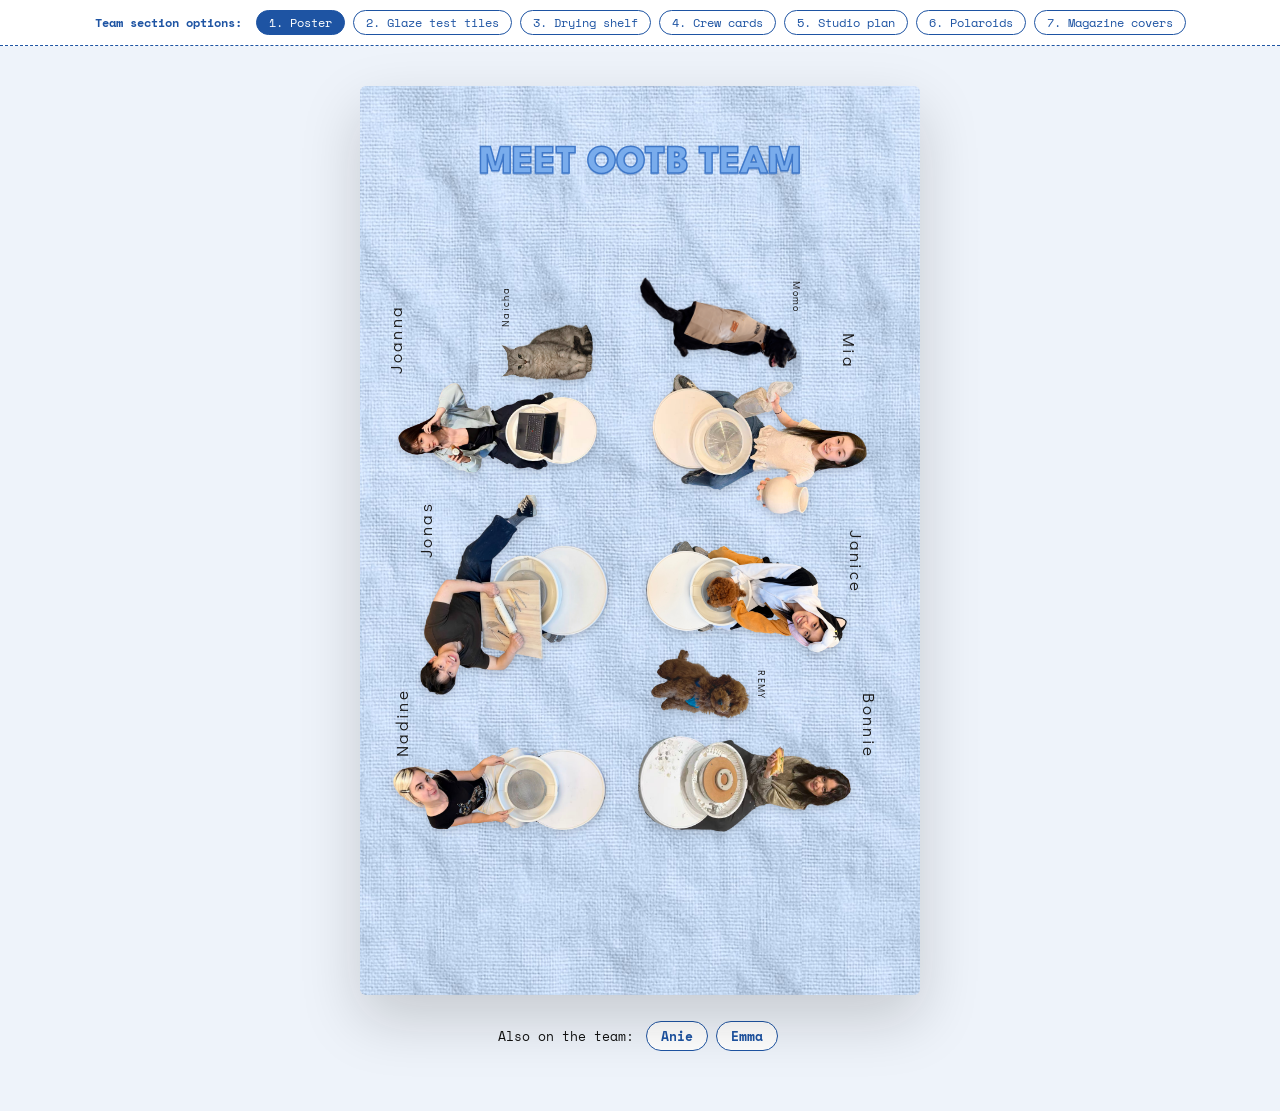
==== index.html @ c95ded03 "Team section design options" ====
<!doctype html>
<html lang="en">
<head>
<meta charset="utf-8">
<meta name="viewport" content="width=device-width, initial-scale=1">
<title>Meet the Team, Option 1: Poster | OOTB Pottery</title>
<meta name="robots" content="noindex, nofollow">
<link rel="preconnect" href="https://fonts.googleapis.com">
<link href="https://fonts.googleapis.com/css2?family=Fredoka:wght@600;700&family=League+Spartan:wght@800&family=Didact+Gothic&family=Space+Mono:wght@400;700&display=swap" rel="stylesheet">
<style>
body{margin:0;background:#fff;color:#121212;font-family:"Space Mono",ui-monospace,monospace}

/* ===== Section (becomes sections/ootb-team.liquid) ===== */
.ootb-team{--blue:#1E54A3;padding:40px 16px 56px;background:#eef3fa}

/* Blue linen tablecloth, drawn in CSS (wrinkles = SVG noise, weave = fine lines) */
.board{
  position:relative;width:min(100%,560px);aspect-ratio:385/625;margin:0 auto;border-radius:6px;overflow:hidden;
  background-color:#c9dcf4;
  background:#c9dcf4 url(img/bg.jpg) center/cover no-repeat;
  box-shadow:0 24px 60px rgba(18,18,18,.18)
}
.board h2{
  position:absolute;left:0;right:0;top:6.5%;margin:0;text-align:center;
  font-family:"League Spartan",sans-serif;font-weight:800;font-size:clamp(22px,6.6vw,40px);letter-spacing:-.01em;
  color:#79acec;-webkit-text-stroke:1.5px #3f78c9;text-shadow:0 2px 0 rgba(30,84,163,.25)
}
.nm{
  position:absolute;transform:translate(-50%,-50%) rotate(var(--r));white-space:nowrap;pointer-events:none;
  font-family:"Didact Gothic",sans-serif;font-weight:400;font-size:clamp(11px,3.1vw,17px);letter-spacing:.14em;color:#1a1a1a
}
.nm.small{font-size:clamp(7px,1.9vw,10px)}
.cut{
  all:unset;position:absolute;cursor:pointer;transition:transform .25s,filter .25s;
  filter:drop-shadow(0 3px 4px rgba(18,18,18,.18))
}
.cut img{width:100%;height:100%;display:block;object-fit:contain;pointer-events:none}
.cut:hover,.cut:focus-visible{transform:scale(1.07);z-index:3;filter:drop-shadow(0 12px 14px rgba(30,84,163,.35))}
.cut .tip{position:absolute;left:50%;top:-4px;transform:translate(-50%,-100%);white-space:nowrap;pointer-events:none;
  background:var(--blue);color:#fff;font:700 12px "Space Mono",monospace;padding:3px 10px;border-radius:20px;opacity:0;transition:opacity .2s}
.cut:hover .tip,.cut:focus-visible .tip{opacity:1}
.also{text-align:center;margin:22px 0 0;font-size:13px}
.also button{font:inherit;font-weight:700;cursor:pointer;border:1.5px solid var(--blue);color:var(--blue);background:#fff;border-radius:20px;padding:4px 14px;margin:4px}
.also button:hover{background:var(--blue);color:#fff}

/* Popup: photo left, bio right */
.tm-pop{position:fixed;inset:0;z-index:50;display:none;place-items:center;padding:16px;background:rgba(18,18,18,.55)}
.tm-pop.open{display:grid;animation:fade .2s}
.tm-card{position:relative;width:min(960px,100%);max-height:calc(100vh - 32px);overflow:auto;background:#fff;border-radius:22px;
  display:grid;grid-template-columns:1fr 1fr;box-shadow:0 30px 80px rgba(0,0,0,.35);animation:rise .25s}
.tm-card .photo{position:relative;min-height:440px;display:grid;place-items:center;overflow:hidden;background:#c9dcf4 url(img/bg.jpg) center/cover}
.tm-card .photo img{position:absolute;inset:7%;width:86%;height:86%;object-fit:contain;transform:rotate(var(--up,0deg));filter:drop-shadow(0 8px 12px rgba(18,18,18,.2))}
.tm-card .photo .ini{font-family:"Fredoka",sans-serif;font-size:110px;color:var(--blue)}
.tm-card .body{padding:36px 34px;display:flex;flex-direction:column}
.tm-card .role{font-size:12px;text-transform:uppercase;letter-spacing:.12em;color:var(--blue);margin:0 0 4px}
.tm-card h3{margin:0 0 14px;font-family:"Fredoka",sans-serif;font-size:40px}
.tm-card .tags{display:flex;flex-wrap:wrap;gap:8px;margin:0 0 18px;padding:0;list-style:none}
.tm-card .tags li{font-size:12px;border:1.5px solid var(--blue);color:var(--blue);border-radius:20px;padding:3px 10px}
.tm-card .bio{margin:0;font-size:15px;line-height:1.7}
.tm-card .nav{margin-top:auto;padding-top:24px;display:flex;justify-content:space-between;gap:10px}
.tm-card .nav button,.tm-card .x{font:inherit;cursor:pointer;border:1.5px solid var(--blue);color:var(--blue);background:#fff;border-radius:30px;padding:8px 16px}
.tm-card .nav button:hover{background:var(--blue);color:#fff}
.tm-card .x{position:absolute;top:12px;right:12px;width:40px;height:40px;padding:0;font-size:20px;line-height:1;z-index:1}
@keyframes fade{from{opacity:0}}
@keyframes rise{from{transform:translateY(20px);opacity:0}}
@media (max-width:760px){
  .tm-card{grid-template-columns:1fr}
  .tm-card .photo{aspect-ratio:auto;height:300px}
  .tm-card .body{padding:24px 20px}
  .tm-card h3{font-size:30px}
}
</style>
</head>
<body>

<nav style="display:flex;flex-wrap:wrap;gap:6px 8px;align-items:center;justify-content:center;padding:10px 16px;border-bottom:1px dashed #1E54A3;font:12px 'Space Mono',monospace;color:#1E54A3">
  <b style="margin-right:6px">Team section options:</b>
  <a href="index.html" style="color:#fff;background:#1E54A3;border:1.5px solid #1E54A3;border-radius:20px;padding:3px 12px;text-decoration:none">1. Poster</a>
  <a href="v2-tiles.html" style="color:#1E54A3;border:1.5px solid #1E54A3;border-radius:20px;padding:3px 12px;text-decoration:none">2. Glaze test tiles</a>
  <a href="v3-shelf.html" style="color:#1E54A3;border:1.5px solid #1E54A3;border-radius:20px;padding:3px 12px;text-decoration:none">3. Drying shelf</a>
  <a href="v4-cards.html" style="color:#1E54A3;border:1.5px solid #1E54A3;border-radius:20px;padding:3px 12px;text-decoration:none">4. Crew cards</a>
  <a href="v5-plan.html" style="color:#1E54A3;border:1.5px solid #1E54A3;border-radius:20px;padding:3px 12px;text-decoration:none">5. Studio plan</a>
  <a href="v6-polaroids.html" style="color:#1E54A3;border:1.5px solid #1E54A3;border-radius:20px;padding:3px 12px;text-decoration:none">6. Polaroids</a>
  <a href="v7-covers.html" style="color:#1E54A3;border:1.5px solid #1E54A3;border-radius:20px;padding:3px 12px;text-decoration:none">7. Magazine covers</a>
</nav>

<section class="ootb-team" aria-label="Meet the OOTB team">
  <div class="board" id="board"><h2>MEET OOTB TEAM</h2></div>
  <p class="also" id="also">Also on the team: </p>
</section>

<div class="tm-pop" id="pop" role="dialog" aria-modal="true" aria-labelledby="p-name">
  <article class="tm-card">
    <button class="x" id="p-x" aria-label="Close">×</button>
    <div class="photo" id="p-photo"></div>
    <div class="body">
      <p class="role" id="p-role"></p>
      <h3 id="p-name"></h3>
      <ul class="tags" id="p-tags"></ul>
      <p class="bio" id="p-bio"></p>
      <div class="nav"><button id="p-prev">← Previous</button><button id="p-next">Next →</button></div>
    </div>
  </article>
</div>

<script>
/* Layout is measured on Joanna's 385 x 625 poster.
   box = where the cut-out sits, label = [x, y, rotation] of the name, up = turn that makes the person upright in the popup.
   In Shopify each member becomes a section block (photo, cut-out, name, role, specialties, bio). */
const TEAM = [
  {name:"Joanna", role:"Co-founder", box:[19,204,170,266], label:[24,174,-90], up:90, tags:["Big picture ideas","Brand building","New experiences"],
   bio:"Meet Joanna! The big picture thinker and idea generator behind OOTB. With an entrepreneurial spirit and a love for turning ideas into reality, she's always dreaming up new projects and finding ways to bring people together. From building the OOTB brand to creating new experiences, she loves making things happen (and occasionally having way too many ideas at once!). For her, OOTB is more than a pottery studio: it's a place for creativity, connection, and a little bit of chaos."},
  {name:"Naicha", role:"Studio friend", pet:true, box:[97,160,160,206], label:[100,152,-90], tags:[], bio:"Bio coming soon."},
  {name:"Momo", role:"Studio friend", pet:true, box:[192,131,301,194], label:[300,145,90], up:-90, tags:[], bio:"Bio coming soon."},
  {name:"Mia", role:"Co-founder", box:[196,197,352,294], label:[336,182,90], up:-90, tags:[], bio:"Bio coming soon."},
  {name:"Jonas", role:"OOTB team", box:[41,280,171,420], label:[45,305,-90], tags:["Plant parent","Side quests","Getting your hands dirty"],
   bio:"This is Jonas, a part time plant parent, full time creative with too many side quests. Currently accepting clay as another personality trait. If I'm not making something, I'm probably thinking about making something. Here to help you get your hands dirty. No, your pottery does not have to look like the Pinterest reference."},
  {name:"Janice", role:"OOTB team", box:[193,313,339,392], label:[341,327,90], up:-90, tags:["Whimsical ceramics","Everyday inspiration","2 cats and a puppy"],
   bio:"Meet Janice, a clay enthusiast with too many hobbies and not enough hours. She makes whimsical ceramics inspired by everyday things and joined OOTB to help others fall in love with clay, wobbles and all. She is also a proud mom to 2 cats and one puppy. If she's not at the studio, she's probably thinking about being at the studio."},
  {name:"Remy", role:"Chief greeter", pet:true, box:[200,387,268,435], label:[276,412,90], tags:["Greeting everyone","Floor supervisor","Paid in treats"],
   bio:"Meet Remy, OOTB's cutest employee. He's just a puppy but already has a full time job greeting everyone who walks in. You can find him at the studio on occasional weekdays, supervising from the floor and accepting treats as payment."},
  {name:"Nadine", role:"OOTB team", box:[23,454,169,512], label:[28,438,-90], up:90, tags:[], bio:"Bio coming soon."},
  {name:"Bonnie", role:"Instructor", box:[189,446,340,513], label:[350,440,90], up:-90, tags:["Multidisciplinary artist","3 years in ceramics","Nature and movies"],
   bio:"I'm a multidisciplinary artist and I am one of the instructors at OOTB. I have been working with ceramics for about three years now. Outside of ceramics, I enjoy being outside in nature and watching movies. My teaching philosophy is that failure is a part of great artmaking!"},
  {name:"Anie", role:"Instructor", tags:["Organic shaped vessels","Candle lit dinners","Patience and intention"],
   bio:"Meet Anie! An instructor at OOTB who loves to make organic shaped vessels. Outside of making pots, she loves to bike around the city and host candle lit dinner parties with friends. She joined OOTB to combine her love of pottery and hosting, to build a community and teach skills of patience, gratitude, and intentionality."},
  {name:"Emma", role:"OOTB team", tags:[], bio:"Bio coming soon."},
];

const board = document.getElementById('board'), also = document.getElementById('also'), pop = document.getElementById('pop');
const X = v => v / 3.85 + '%', Y = v => v / 6.25 + '%';
const HD = ['naicha','joanna','momo','mia','jonas','janice','remy','nadine','bonnie'];   // HD cut-outs from Joanna, Nov 4
const hd = m => HD.includes(m.name.toLowerCase());
const img = m => hd(m) ? `img/board/${m.name.toLowerCase()}.png` : `img/cut/${m.name.toLowerCase()}.png`;
const big = m => hd(m) ? `img/hd/${m.name.toLowerCase()}.png` : img(m);
const els = TEAM.map((m, i) => {
  const b = document.createElement('button');
  b.type = 'button'; b.setAttribute('aria-label', 'Meet ' + m.name); b.onclick = () => open(i);
  if (m.box) {
    const [x1, y1, x2, y2] = m.box;
    b.className = 'cut';
    Object.assign(b.style, {left: X(x1), top: Y(y1), width: X(x2 - x1), height: Y(y2 - y1)});
    b.innerHTML = `<img src="${img(m)}" alt=""><span class="tip">Meet ${m.name}</span>`;
    board.appendChild(b);
    const n = document.createElement('span');
    n.className = 'nm' + (m.pet ? ' small' : '');
    n.textContent = m.name === 'Remy' ? 'REMY' : m.name;
    Object.assign(n.style, {left: X(m.label[0]), top: Y(m.label[1])});
    n.style.setProperty('--r', m.label[2] + 'deg');
    board.appendChild(n);
  } else {
    b.textContent = m.name;   // not on the poster yet
    also.appendChild(b);
  }
  return b;
});
if (!also.querySelector('button')) also.remove();

let cur = 0, opener = null;
function fill(i){
  const m = TEAM[cur = (i + TEAM.length) % TEAM.length], ph = document.getElementById('p-photo');
  ph.innerHTML = m.box ? `<img src="${big(m)}" alt="${m.name} at OOTB Pottery">` : `<span class="ini">${m.name[0]}</span>`;
  ph.style.setProperty('--up', (hd(m) ? 0 : m.up || 0) + 'deg');
  document.getElementById('p-role').textContent = m.role;
  document.getElementById('p-name').textContent = m.name;
  document.getElementById('p-tags').innerHTML = m.tags.map(t => `<li>${t}</li>`).join('');
  document.getElementById('p-bio').textContent = m.bio;
}
function open(i){ opener = els[i]; fill(i); pop.classList.add('open'); document.getElementById('p-x').focus(); }
function close(){ pop.classList.remove('open'); opener && opener.focus(); }
document.getElementById('p-x').onclick = close;
document.getElementById('p-prev').onclick = () => fill(cur - 1);
document.getElementById('p-next').onclick = () => fill(cur + 1);
pop.addEventListener('click', e => { if (e.target === pop) close(); });
if (/^#open=\d+$/.test(location.hash)) open(+location.hash.slice(6));   // deep link, e.g. #open=2
addEventListener('keydown', e => {
  if (!pop.classList.contains('open')) return;
  if (e.key === 'Escape') close();
  if (e.key === 'ArrowRight') fill(cur + 1);
  if (e.key === 'ArrowLeft') fill(cur - 1);
});
</script>
</body>
</html>
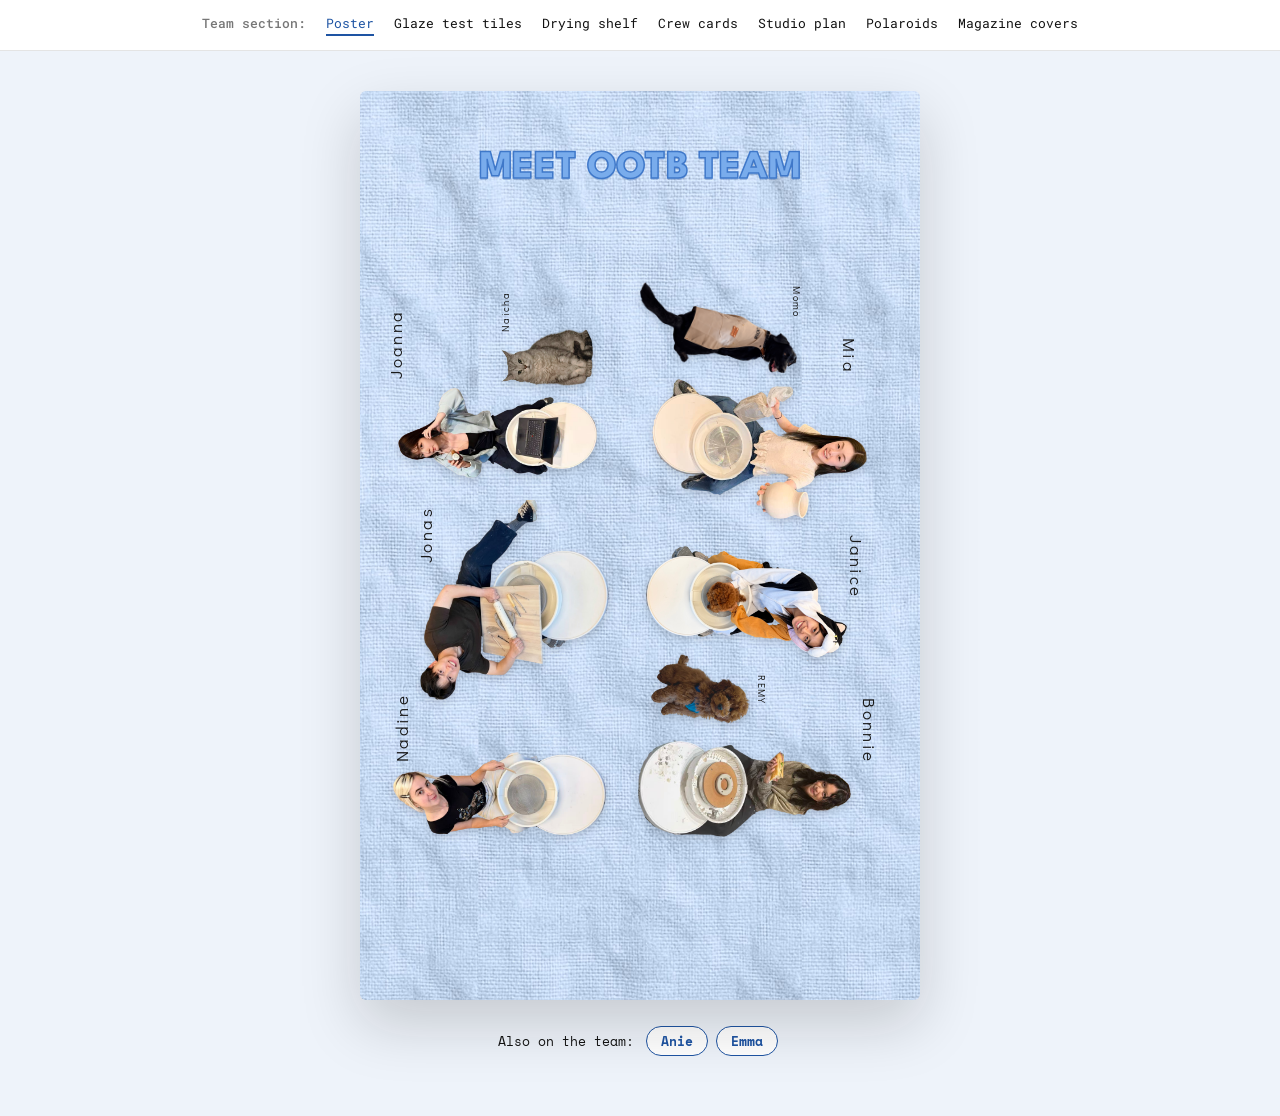
==== commit bead5d33: "Match OOTB fonts and copy" ====
--- a/index.html
+++ b/index.html
@@ -6,7 +6,7 @@
 <title>Meet the Team, Option 1: Poster | OOTB Pottery</title>
 <meta name="robots" content="noindex, nofollow">
 <link rel="preconnect" href="https://fonts.googleapis.com">
-<link href="https://fonts.googleapis.com/css2?family=Fredoka:wght@600;700&family=League+Spartan:wght@800&family=Didact+Gothic&family=Space+Mono:wght@400;700&display=swap" rel="stylesheet">
+<link href="https://fonts.googleapis.com/css2?family=Fredoka:wght@600;700&family=League+Spartan:wght@800&family=Didact+Gothic&family=Space+Mono:wght@400;700&family=Roboto+Mono:wght@400;500&display=swap" rel="stylesheet">
 <style>
 body{margin:0;background:#fff;color:#121212;font-family:"Space Mono",ui-monospace,monospace}
 
@@ -73,15 +73,15 @@
 </head>
 <body>
 
-<nav style="display:flex;flex-wrap:wrap;gap:6px 8px;align-items:center;justify-content:center;padding:10px 16px;border-bottom:1px dashed #1E54A3;font:12px 'Space Mono',monospace;color:#1E54A3">
-  <b style="margin-right:6px">Team section options:</b>
-  <a href="index.html" style="color:#fff;background:#1E54A3;border:1.5px solid #1E54A3;border-radius:20px;padding:3px 12px;text-decoration:none">1. Poster</a>
-  <a href="v2-tiles.html" style="color:#1E54A3;border:1.5px solid #1E54A3;border-radius:20px;padding:3px 12px;text-decoration:none">2. Glaze test tiles</a>
-  <a href="v3-shelf.html" style="color:#1E54A3;border:1.5px solid #1E54A3;border-radius:20px;padding:3px 12px;text-decoration:none">3. Drying shelf</a>
-  <a href="v4-cards.html" style="color:#1E54A3;border:1.5px solid #1E54A3;border-radius:20px;padding:3px 12px;text-decoration:none">4. Crew cards</a>
-  <a href="v5-plan.html" style="color:#1E54A3;border:1.5px solid #1E54A3;border-radius:20px;padding:3px 12px;text-decoration:none">5. Studio plan</a>
-  <a href="v6-polaroids.html" style="color:#1E54A3;border:1.5px solid #1E54A3;border-radius:20px;padding:3px 12px;text-decoration:none">6. Polaroids</a>
-  <a href="v7-covers.html" style="color:#1E54A3;border:1.5px solid #1E54A3;border-radius:20px;padding:3px 12px;text-decoration:none">7. Magazine covers</a>
+<nav style="display:flex;flex-wrap:wrap;gap:6px 20px;align-items:baseline;justify-content:center;padding:14px 16px;border-bottom:1px solid #e4e4e4;font:13px 'Roboto Mono',monospace">
+  <b style="font-weight:500;color:#777">Team section:</b>
+  <a href="index.html" style="color:#1E54A3;text-decoration:none;padding-bottom:2px;border-bottom:2px solid #1E54A3">Poster</a>
+  <a href="v2-tiles.html" style="color:#121212;text-decoration:none;padding-bottom:2px;border-bottom:2px solid transparent">Glaze test tiles</a>
+  <a href="v3-shelf.html" style="color:#121212;text-decoration:none;padding-bottom:2px;border-bottom:2px solid transparent">Drying shelf</a>
+  <a href="v4-cards.html" style="color:#121212;text-decoration:none;padding-bottom:2px;border-bottom:2px solid transparent">Crew cards</a>
+  <a href="v5-plan.html" style="color:#121212;text-decoration:none;padding-bottom:2px;border-bottom:2px solid transparent">Studio plan</a>
+  <a href="v6-polaroids.html" style="color:#121212;text-decoration:none;padding-bottom:2px;border-bottom:2px solid transparent">Polaroids</a>
+  <a href="v7-covers.html" style="color:#121212;text-decoration:none;padding-bottom:2px;border-bottom:2px solid transparent">Magazine covers</a>
 </nav>
 
 <section class="ootb-team" aria-label="Meet the OOTB team">
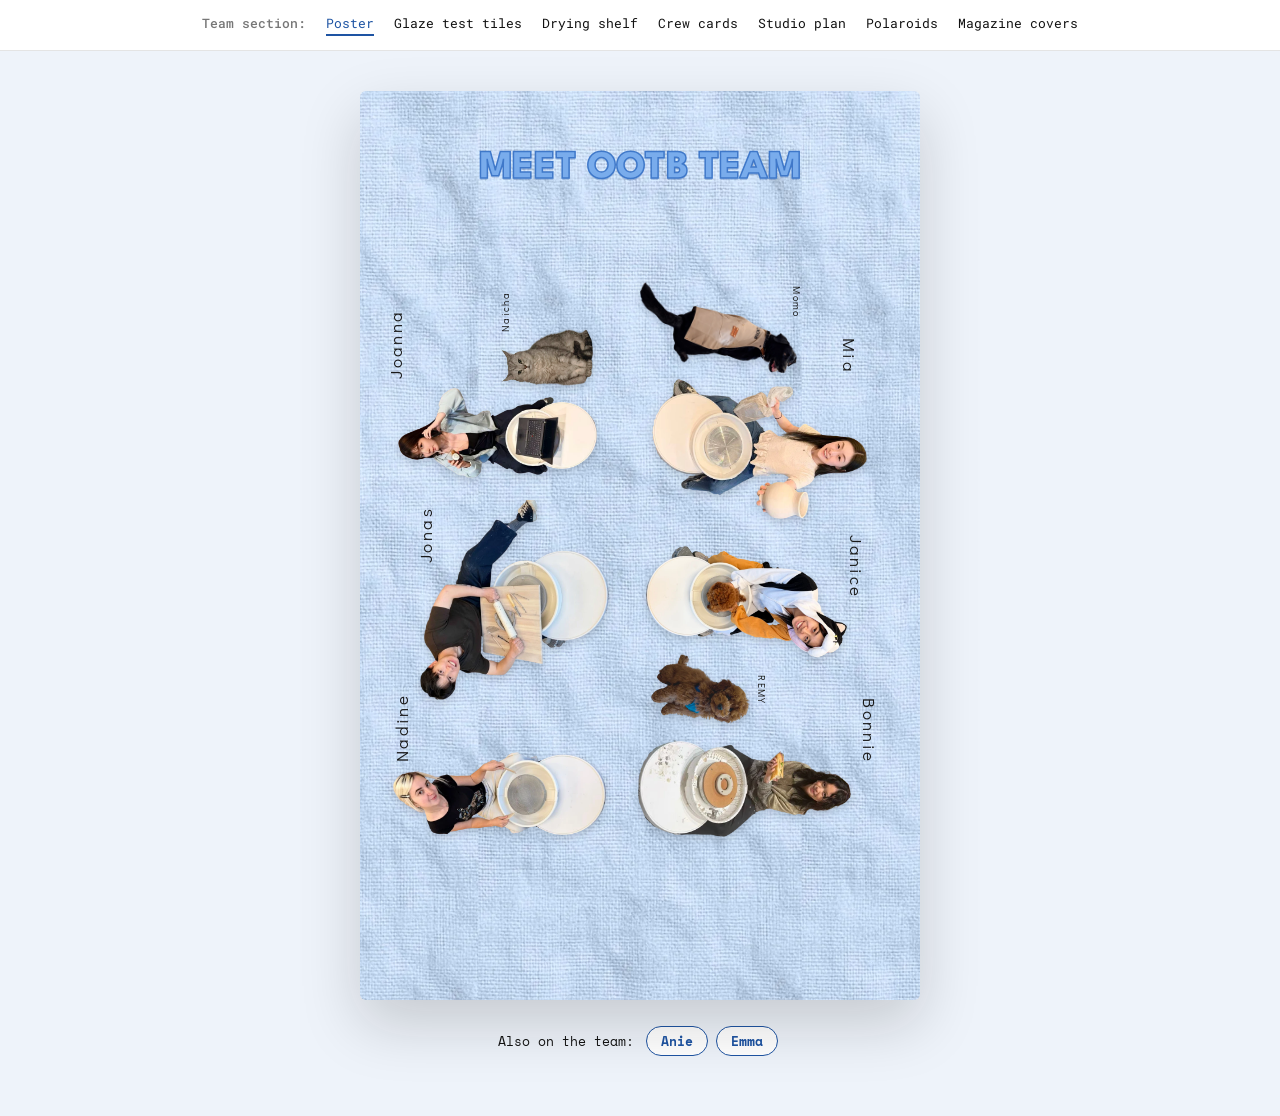
==== commit 5876f0d9: "Lighter images for faster loading" ====
--- a/index.html
+++ b/index.html
@@ -17,7 +17,7 @@
 .board{
   position:relative;width:min(100%,560px);aspect-ratio:385/625;margin:0 auto;border-radius:6px;overflow:hidden;
   background-color:#c9dcf4;
-  background:#c9dcf4 url(img/bg.jpg) center/cover no-repeat;
+  background:#c9dcf4 url(img/bg.webp) center/cover no-repeat;
   box-shadow:0 24px 60px rgba(18,18,18,.18)
 }
 .board h2{
@@ -48,7 +48,7 @@
 .tm-pop.open{display:grid;animation:fade .2s}
 .tm-card{position:relative;width:min(960px,100%);max-height:calc(100vh - 32px);overflow:auto;background:#fff;border-radius:22px;
   display:grid;grid-template-columns:1fr 1fr;box-shadow:0 30px 80px rgba(0,0,0,.35);animation:rise .25s}
-.tm-card .photo{position:relative;min-height:440px;display:grid;place-items:center;overflow:hidden;background:#c9dcf4 url(img/bg.jpg) center/cover}
+.tm-card .photo{position:relative;min-height:440px;display:grid;place-items:center;overflow:hidden;background:#c9dcf4 url(img/bg.webp) center/cover}
 .tm-card .photo img{position:absolute;inset:7%;width:86%;height:86%;object-fit:contain;transform:rotate(var(--up,0deg));filter:drop-shadow(0 8px 12px rgba(18,18,18,.2))}
 .tm-card .photo .ini{font-family:"Fredoka",sans-serif;font-size:110px;color:var(--blue)}
 .tm-card .body{padding:36px 34px;display:flex;flex-direction:column}
@@ -131,8 +131,8 @@
 const X = v => v / 3.85 + '%', Y = v => v / 6.25 + '%';
 const HD = ['naicha','joanna','momo','mia','jonas','janice','remy','nadine','bonnie'];   // HD cut-outs from Joanna, Nov 4
 const hd = m => HD.includes(m.name.toLowerCase());
-const img = m => hd(m) ? `img/board/${m.name.toLowerCase()}.png` : `img/cut/${m.name.toLowerCase()}.png`;
-const big = m => hd(m) ? `img/hd/${m.name.toLowerCase()}.png` : img(m);
+const img = m => hd(m) ? `img/board/${m.name.toLowerCase()}.webp` : `img/cut/${m.name.toLowerCase()}.png`;
+const big = m => hd(m) ? `img/md/${m.name.toLowerCase()}.webp` : img(m);
 const els = TEAM.map((m, i) => {
   const b = document.createElement('button');
   b.type = 'button'; b.setAttribute('aria-label', 'Meet ' + m.name); b.onclick = () => open(i);
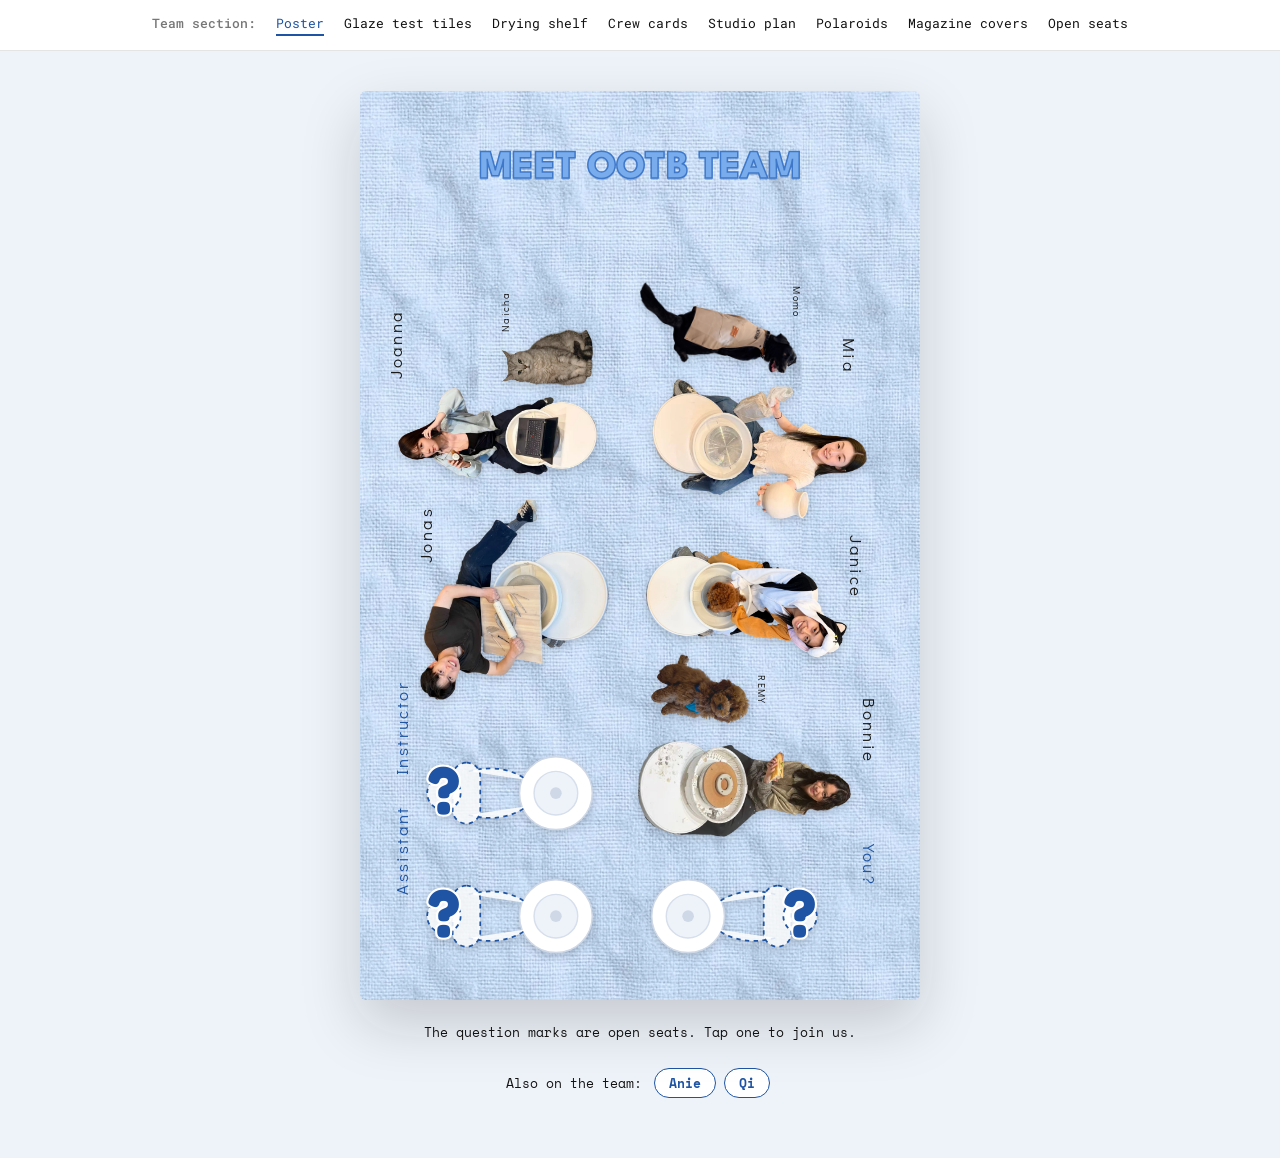
==== commit ace8aa29: "Poster: open seats as a person with a question mark at a wheel; shared join form split out" ====
--- a/index.html
+++ b/index.html
@@ -7,6 +7,7 @@
 <meta name="robots" content="noindex, nofollow">
 <link rel="preconnect" href="https://fonts.googleapis.com">
 <link href="https://fonts.googleapis.com/css2?family=Fredoka:wght@600;700&family=League+Spartan:wght@800&family=Didact+Gothic&family=Space+Mono:wght@400;700&family=Roboto+Mono:wght@400;500&display=swap" rel="stylesheet">
+<link rel="stylesheet" href="join.css">
 <style>
 body{margin:0;background:#fff;color:#121212;font-family:"Space Mono",ui-monospace,monospace}
 
@@ -39,6 +40,12 @@
 .cut .tip{position:absolute;left:50%;top:-4px;transform:translate(-50%,-100%);white-space:nowrap;pointer-events:none;
   background:var(--blue);color:#fff;font:700 12px "Space Mono",monospace;padding:3px 10px;border-radius:20px;opacity:0;transition:opacity .2s}
 .cut:hover .tip,.cut:focus-visible .tip{opacity:1}
+.cut.openseat svg{width:100%;height:100%;display:block;overflow:visible}
+.cut.openseat .q{font:700 46px "Fredoka",sans-serif;fill:#1E54A3;stroke:#fff;stroke-width:3px;paint-order:stroke;transition:transform .25s;transform-box:fill-box;transform-origin:center}
+.cut.openseat:hover .q,.cut.openseat:focus-visible .q{transform:scale(1.15) rotate(-6deg)}
+.cut.openseat .ghost{fill:rgba(255,255,255,.85);stroke:#1E54A3;stroke-width:1.2;stroke-dasharray:3 3}
+.cut.openseat .tip{background:#ffd666;color:#121212}
+.nm.openlabel{color:#1E54A3;font-weight:400}
 .also{text-align:center;margin:22px 0 0;font-size:13px}
 .also button{font:inherit;font-weight:700;cursor:pointer;border:1.5px solid var(--blue);color:var(--blue);background:#fff;border-radius:20px;padding:4px 14px;margin:4px}
 .also button:hover{background:var(--blue);color:#fff}
@@ -82,6 +89,7 @@
   <a href="v5-plan.html" style="color:#121212;text-decoration:none;padding-bottom:2px;border-bottom:2px solid transparent">Studio plan</a>
   <a href="v6-polaroids.html" style="color:#121212;text-decoration:none;padding-bottom:2px;border-bottom:2px solid transparent">Polaroids</a>
   <a href="v7-covers.html" style="color:#121212;text-decoration:none;padding-bottom:2px;border-bottom:2px solid transparent">Magazine covers</a>
+  <a href="v8-open-seats.html" style="color:#121212;text-decoration:none;padding-bottom:2px;border-bottom:2px solid transparent">Open seats</a>
 </nav>
 
 <section class="ootb-team" aria-label="Meet the OOTB team">
@@ -103,6 +111,7 @@
   </article>
 </div>
 
+<script src="join.js"></script>
 <script>
 /* Layout is measured on Joanna's 385 x 625 poster.
    box = where the cut-out sits, label = [x, y, rotation] of the name, up = turn that makes the person upright in the popup.
@@ -119,12 +128,11 @@
    bio:"Meet Janice, a clay enthusiast with too many hobbies and not enough hours. She makes whimsical ceramics inspired by everyday things and joined OOTB to help others fall in love with clay, wobbles and all. She is also a proud mom to 2 cats and one puppy. If she's not at the studio, she's probably thinking about being at the studio."},
   {name:"Remy", role:"Chief greeter", pet:true, box:[200,387,268,435], label:[276,412,90], tags:["Greeting everyone","Floor supervisor","Paid in treats"],
    bio:"Meet Remy, OOTB's cutest employee. He's just a puppy but already has a full time job greeting everyone who walks in. You can find him at the studio on occasional weekdays, supervising from the floor and accepting treats as payment."},
-  {name:"Nadine", role:"OOTB team", box:[23,454,169,512], label:[28,438,-90], up:90, tags:[], bio:"Bio coming soon."},
   {name:"Bonnie", role:"Instructor", box:[189,446,340,513], label:[350,440,90], up:-90, tags:["Multidisciplinary artist","3 years in ceramics","Nature and movies"],
    bio:"I'm a multidisciplinary artist and I am one of the instructors at OOTB. I have been working with ceramics for about three years now. Outside of ceramics, I enjoy being outside in nature and watching movies. My teaching philosophy is that failure is a part of great artmaking!"},
   {name:"Anie", role:"Instructor", tags:["Organic shaped vessels","Candle lit dinners","Patience and intention"],
    bio:"Meet Anie! An instructor at OOTB who loves to make organic shaped vessels. Outside of making pots, she loves to bike around the city and host candle lit dinner parties with friends. She joined OOTB to combine her love of pottery and hosting, to build a community and teach skills of patience, gratitude, and intentionality."},
-  {name:"Emma", role:"OOTB team", tags:[], bio:"Bio coming soon."},
+  {name:"Qi", role:"OOTB team", tags:[], bio:"Qi is joining the team. Bio coming soon."},
 ];
 
 const board = document.getElementById('board'), also = document.getElementById('also'), pop = document.getElementById('pop');
@@ -156,6 +164,35 @@
 });
 if (!also.querySelector('button')) also.remove();
 
+/* Open seats: a ghost of a person with a question mark, sitting at a wheel. Tap one to ask to join (preview, sends nothing). */
+const joinSeat = joinDialog();
+const SEAT_SVG = flip => `<svg viewBox="0 0 146 58" aria-hidden="true">
+  <g${flip ? ' transform="translate(146 0) scale(-1 1)"' : ''}>
+    <circle cx="112" cy="29" r="25" fill="#fff" stroke="#cfd8e6"/><circle cx="112" cy="29" r="15" fill="#eef3fa" stroke="#d7dfec"/><circle cx="112" cy="29" r="4" fill="#cfd8e6"/>
+    <path class="ghost" fill="none" d="M52 14 Q76 8 92 20"/><path class="ghost" fill="none" d="M52 44 Q76 50 92 38"/>
+    <rect class="ghost" x="41" y="8" width="19" height="42" rx="9.5"/><circle class="ghost" cx="35" cy="29" r="11.5"/>
+  </g>
+  <text class="q" x="${flip ? 111 : 35}" y="43" text-anchor="middle">?</text></svg>`;
+[{k:0, box:[23,454,169,512], label:[28,438,-90], word:'Instructor'},
+ {k:1, box:[23,538,169,596], label:[28,522,-90], word:'Assistant'},
+ {k:2, box:[189,538,340,596], label:[350,532,90], word:'You?', flip:true}].forEach(o => {
+  const b = document.createElement('button');
+  b.type = 'button'; b.className = 'cut openseat'; b.setAttribute('aria-label', 'Open seat: ' + OPEN_SEATS[o.k].role);
+  const [x1, y1, x2, y2] = o.box;
+  Object.assign(b.style, {left: X(x1), top: Y(y1), width: X(x2 - x1), height: Y(y2 - y1)});
+  b.innerHTML = SEAT_SVG(o.flip) + '<span class="tip">Take this seat</span>';
+  b.onclick = () => joinSeat(o.k, b);
+  board.appendChild(b);
+  const n = document.createElement('span');
+  n.className = 'nm openlabel'; n.textContent = o.word;
+  Object.assign(n.style, {left: X(o.label[0]), top: Y(o.label[1])});
+  n.style.setProperty('--r', o.label[2] + 'deg');
+  board.appendChild(n);
+});
+const hint = document.createElement('p');
+hint.className = 'also'; hint.textContent = 'The question marks are open seats. Tap one to join us.';
+board.after(hint);
+
 let cur = 0, opener = null;
 function fill(i){
   const m = TEAM[cur = (i + TEAM.length) % TEAM.length], ph = document.getElementById('p-photo');
--- a/join.css
+++ b/join.css
@@ -0,0 +1,18 @@
+/* "Take a seat" dialog, shared by every version */
+.join{position:fixed;inset:0;z-index:60;display:none;place-items:center;padding:16px;background:rgba(10,24,48,.72);font-family:"Roboto Mono",ui-monospace,monospace;color:#121212}
+.join.open{display:grid;animation:tm-fade .2s}
+.jcard{position:relative;width:min(520px,100%);max-height:calc(100vh - 32px);overflow:auto;background:#fff;border-radius:20px;padding:32px 30px 26px;box-shadow:0 30px 80px rgba(0,0,0,.4);animation:tm-rise .25s}
+.jcard .role{font-size:12px;text-transform:uppercase;letter-spacing:.14em;color:#1E54A3;margin:0 0 4px}
+.jcard h3{margin:0 0 8px;font:700 30px/1.05 "Space Mono",monospace;letter-spacing:-.03em}
+.jcard .lede{margin:0 0 18px;font-size:14px;line-height:1.6;color:#444}
+.jcard label{display:block;margin:0 0 12px;font-size:12px;color:#555}
+.jcard input,.jcard textarea,.jcard select{display:block;width:100%;box-sizing:border-box;margin-top:4px;font:inherit;font-size:14px;color:#121212;padding:10px 12px;border:1.5px solid #cfd6e2;border-radius:10px;background:#fff}
+.jcard textarea{min-height:90px;resize:vertical}
+.jcard input:focus,.jcard textarea:focus,.jcard select:focus{outline:2px solid #1E54A3;border-color:#1E54A3}
+.jcard .go{margin-top:6px;width:100%;font:inherit;font-weight:500;font-size:15px;cursor:pointer;border:0;border-radius:30px;padding:12px;background:#1E54A3;color:#fff}
+.jcard .go:hover{background:#163f7d}
+.jcard .x{position:absolute;top:10px;right:12px;width:40px;height:40px;font-size:26px;line-height:1;border:0;background:none;cursor:pointer;color:#121212}
+.jcard .fine{margin:12px 0 0;font-size:11px;color:#777;line-height:1.5}
+.jcard .done{display:none;text-align:center;padding:24px 0 8px}
+.jcard .done b{display:block;font:700 26px "Space Mono",monospace;margin-bottom:8px}
+.jcard.sent form{display:none}.jcard.sent .done{display:block}
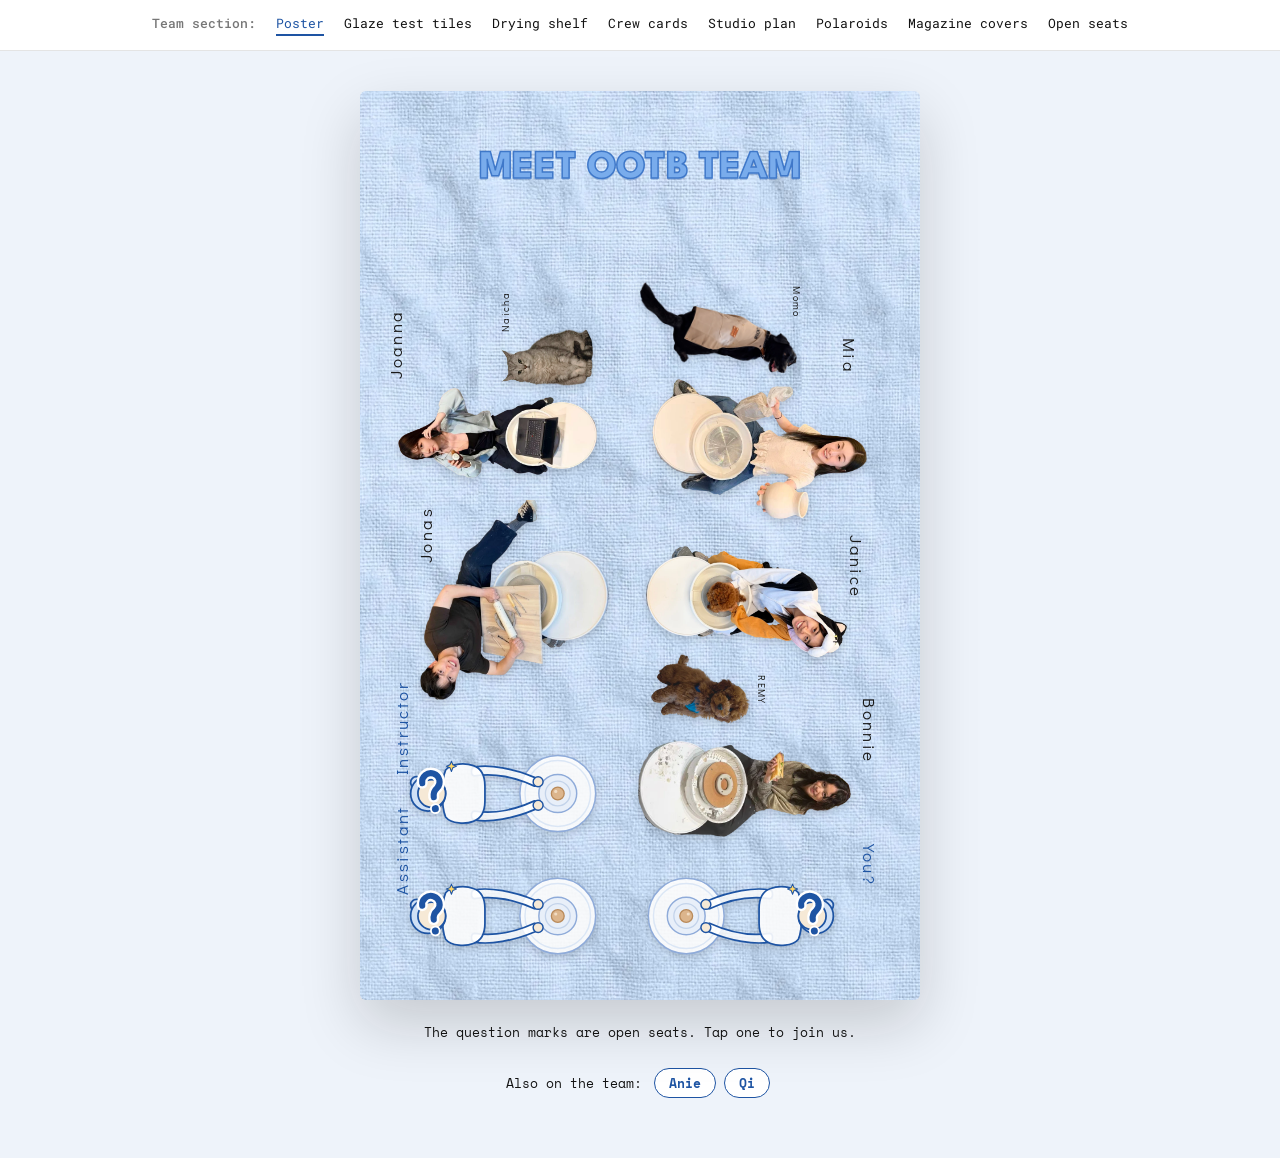
==== commit 27730fa0: "Poster: redrawn open seat (person with question mark at a wheel)" ====
--- a/index.html
+++ b/index.html
@@ -40,10 +40,9 @@
 .cut .tip{position:absolute;left:50%;top:-4px;transform:translate(-50%,-100%);white-space:nowrap;pointer-events:none;
   background:var(--blue);color:#fff;font:700 12px "Space Mono",monospace;padding:3px 10px;border-radius:20px;opacity:0;transition:opacity .2s}
 .cut:hover .tip,.cut:focus-visible .tip{opacity:1}
-.cut.openseat svg{width:100%;height:100%;display:block;overflow:visible}
-.cut.openseat .q{font:700 46px "Fredoka",sans-serif;fill:#1E54A3;stroke:#fff;stroke-width:3px;paint-order:stroke;transition:transform .25s;transform-box:fill-box;transform-origin:center}
-.cut.openseat:hover .q,.cut.openseat:focus-visible .q{transform:scale(1.15) rotate(-6deg)}
-.cut.openseat .ghost{fill:rgba(255,255,255,.85);stroke:#1E54A3;stroke-width:1.2;stroke-dasharray:3 3}
+.cut.openseat img{transform-origin:50% 60%}
+.cut.openseat:hover img,.cut.openseat:focus-visible img{animation:seat-wiggle .6s ease}
+@keyframes seat-wiggle{25%{transform:rotate(-3deg)}60%{transform:rotate(2.5deg)}}
 .cut.openseat .tip{background:#ffd666;color:#121212}
 .nm.openlabel{color:#1E54A3;font-weight:400}
 .also{text-align:center;margin:22px 0 0;font-size:13px}
@@ -164,15 +163,8 @@
 });
 if (!also.querySelector('button')) also.remove();
 
-/* Open seats: a ghost of a person with a question mark, sitting at a wheel. Tap one to ask to join (preview, sends nothing). */
+/* Open seats: a soft drawing of someone with a question mark, sitting at a wheel (img/open-seat.svg, flipped copy for the right column). Tap one to ask to join (preview, sends nothing). */
 const joinSeat = joinDialog();
-const SEAT_SVG = flip => `<svg viewBox="0 0 146 58" aria-hidden="true">
-  <g${flip ? ' transform="translate(146 0) scale(-1 1)"' : ''}>
-    <circle cx="112" cy="29" r="25" fill="#fff" stroke="#cfd8e6"/><circle cx="112" cy="29" r="15" fill="#eef3fa" stroke="#d7dfec"/><circle cx="112" cy="29" r="4" fill="#cfd8e6"/>
-    <path class="ghost" fill="none" d="M52 14 Q76 8 92 20"/><path class="ghost" fill="none" d="M52 44 Q76 50 92 38"/>
-    <rect class="ghost" x="41" y="8" width="19" height="42" rx="9.5"/><circle class="ghost" cx="35" cy="29" r="11.5"/>
-  </g>
-  <text class="q" x="${flip ? 111 : 35}" y="43" text-anchor="middle">?</text></svg>`;
 [{k:0, box:[23,454,169,512], label:[28,438,-90], word:'Instructor'},
  {k:1, box:[23,538,169,596], label:[28,522,-90], word:'Assistant'},
  {k:2, box:[189,538,340,596], label:[350,532,90], word:'You?', flip:true}].forEach(o => {
@@ -180,7 +172,7 @@
   b.type = 'button'; b.className = 'cut openseat'; b.setAttribute('aria-label', 'Open seat: ' + OPEN_SEATS[o.k].role);
   const [x1, y1, x2, y2] = o.box;
   Object.assign(b.style, {left: X(x1), top: Y(y1), width: X(x2 - x1), height: Y(y2 - y1)});
-  b.innerHTML = SEAT_SVG(o.flip) + '<span class="tip">Take this seat</span>';
+  b.innerHTML = `<img src="img/open-seat${o.flip ? '-flip' : ''}.svg" alt=""><span class="tip">Take this seat</span>`;
   b.onclick = () => joinSeat(o.k, b);
   board.appendChild(b);
   const n = document.createElement('span');
